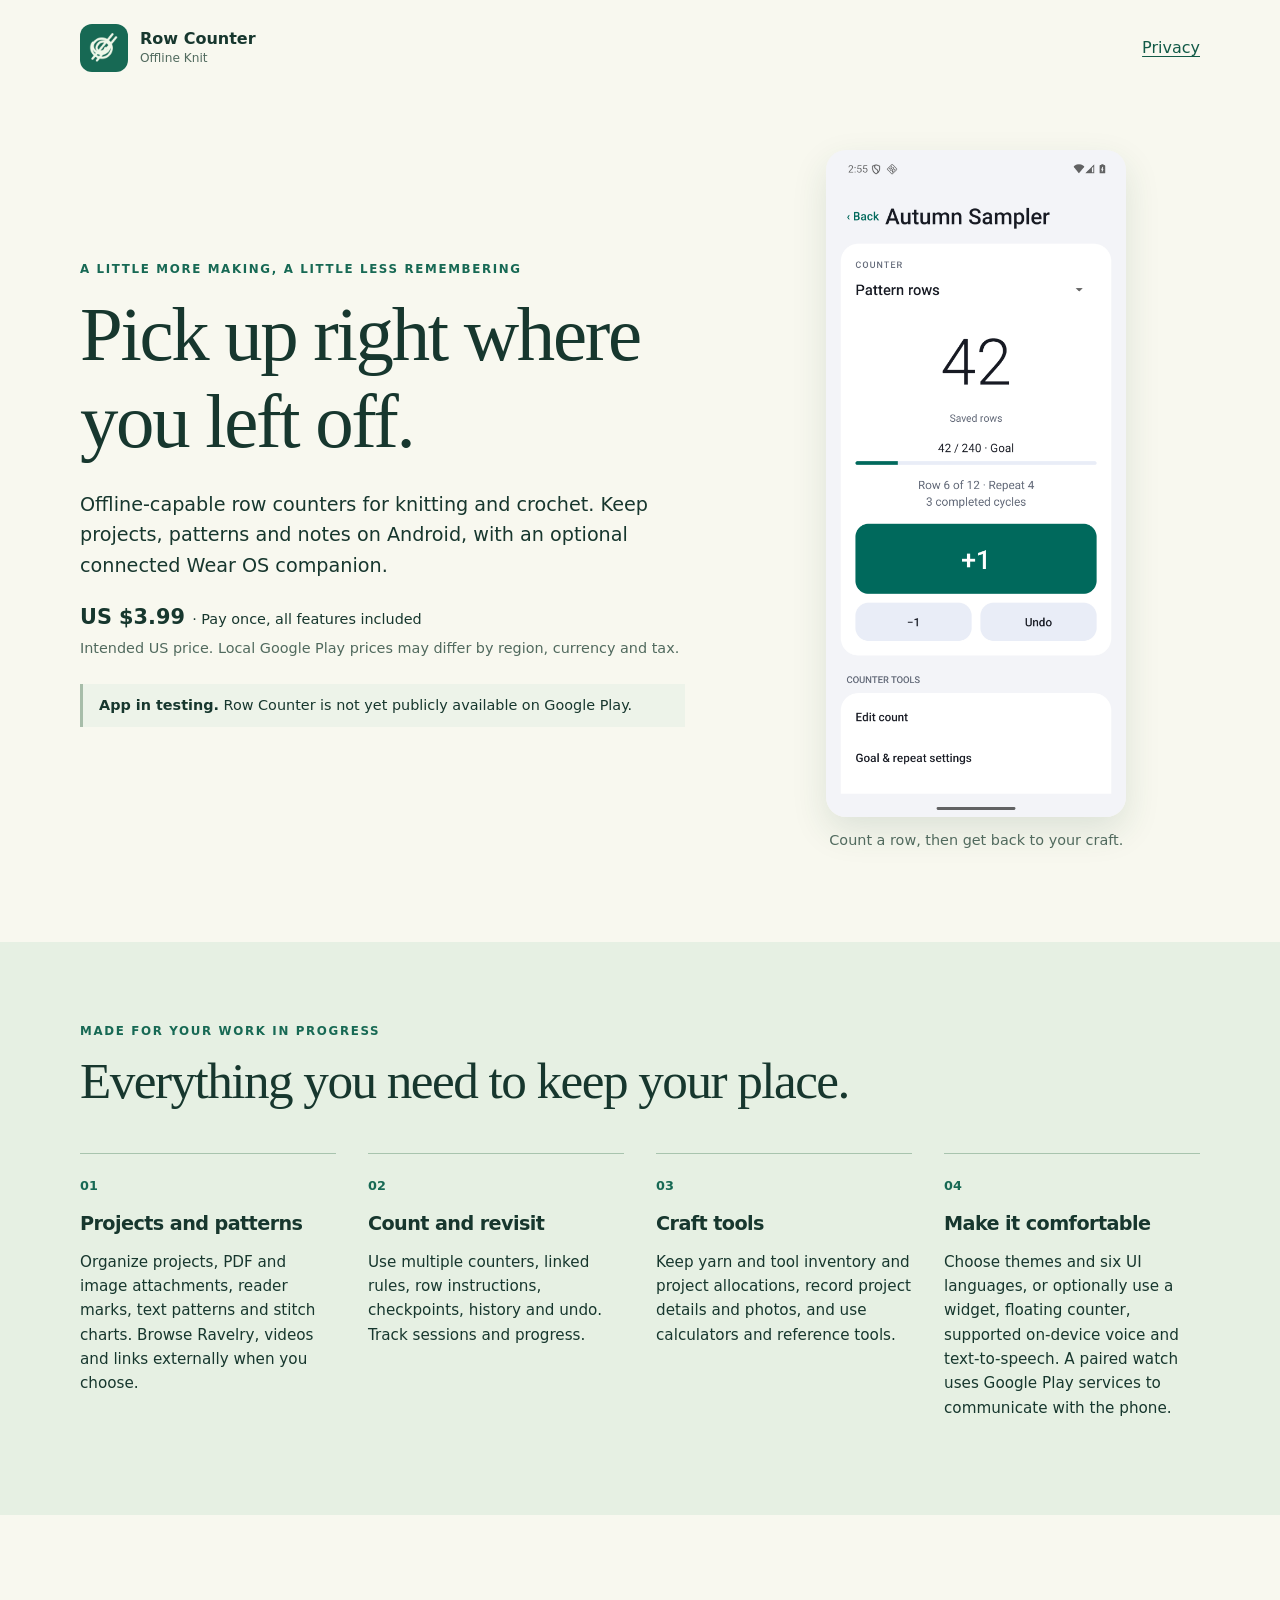
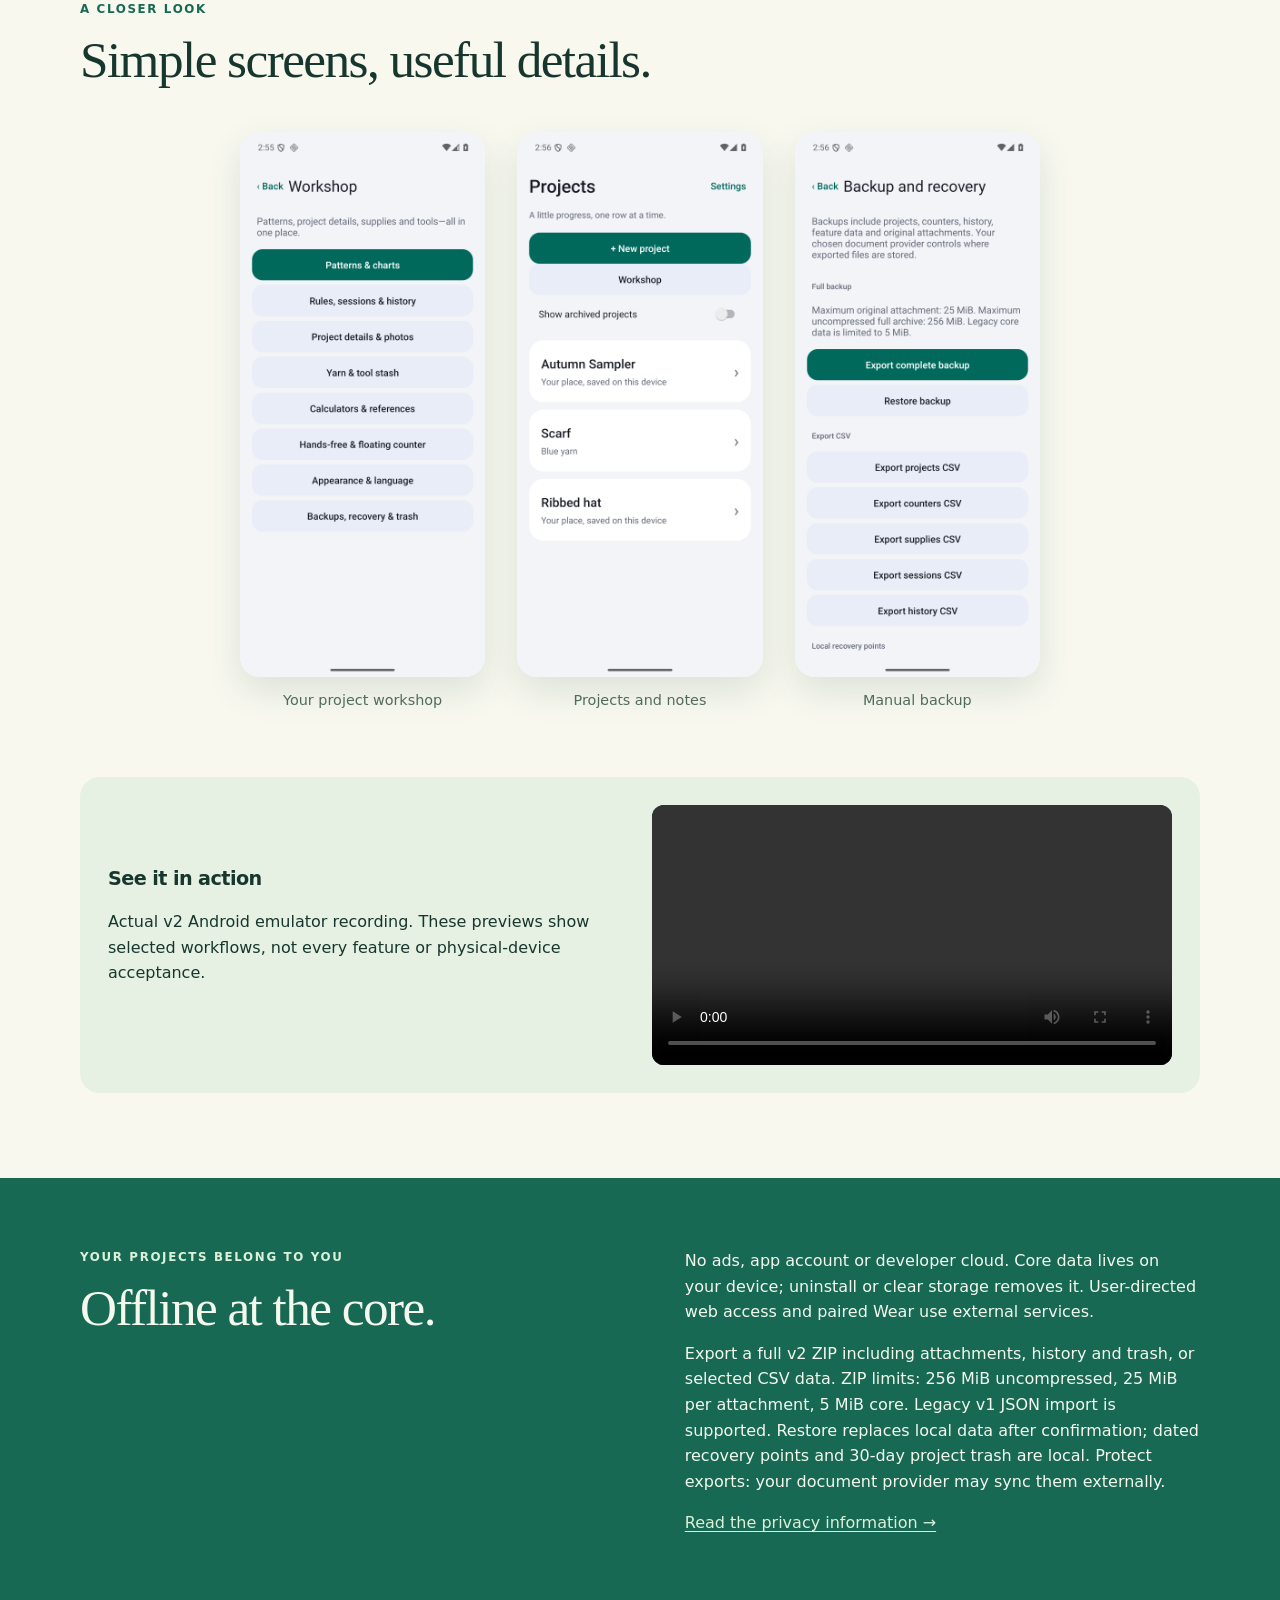
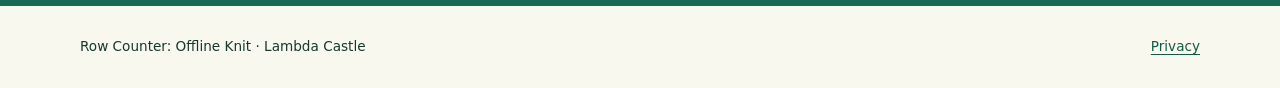
==== index.html @ 5f226fdc "Publish Lambda Castle website and privacy policy" ====
<!doctype html>
<html lang="en">
<head>
  <meta charset="utf-8">
  <meta name="viewport" content="width=device-width, initial-scale=1">
  <meta name="description" content="Android knitting and crochet counters, patterns, craft tools and a connected Wear OS companion.">
  <title>Row Counter: Offline Knit</title>
  <link rel="stylesheet" href="style.css">
</head>
<body>
  <header class="site-header wrap">
    <a class="brand" href="index.html"><img src="assets/icon.png" alt="" width="48" height="48"><span>Row Counter<br><small>Offline Knit</small></span></a>
    <a href="privacy.html">Privacy</a>
  </header>
  <main>
    <section class="hero wrap">
      <div>
        <p class="eyebrow">A little more making, a little less remembering</p>
        <h1>Pick up right where you left off.</h1>
        <p class="lead">Offline-capable row counters for knitting and crochet. Keep projects, patterns and notes on Android, with an optional connected Wear OS companion.</p>
        <p class="price">US $3.99 <span>· Pay once, all features included</span></p>
        <p class="muted">Intended US price. Local Google Play prices may differ by region, currency and tax.</p>
        <p class="notice"><strong>App in testing.</strong> Row Counter is not yet publicly available on Google Play.</p>
      </div>
      <figure class="hero-image"><img src="assets/counter.png" alt="The project counter screen in the Android app"><figcaption>Count a row, then get back to your craft.</figcaption></figure>
    </section>
    <section class="features">
      <div class="wrap">
        <p class="eyebrow">Made for your work in progress</p>
        <h2>Everything you need to keep your place.</h2>
        <div class="feature-grid">
          <article><span>01</span><h3>Projects and patterns</h3><p>Organize projects, PDF and image attachments, reader marks, text patterns and stitch charts. Browse Ravelry, videos and links externally when you choose.</p></article>
          <article><span>02</span><h3>Count and revisit</h3><p>Use multiple counters, linked rules, row instructions, checkpoints, history and undo. Track sessions and progress.</p></article>
          <article><span>03</span><h3>Craft tools</h3><p>Keep yarn and tool inventory and project allocations, record project details and photos, and use calculators and reference tools.</p></article>
          <article><span>04</span><h3>Make it comfortable</h3><p>Choose themes and six UI languages, or optionally use a widget, floating counter, supported on-device voice and text-to-speech. A paired watch uses Google Play services to communicate with the phone.</p></article>
        </div>
      </div>
    </section>
    <section class="wrap gallery-section">
      <p class="eyebrow">A closer look</p>
      <h2>Simple screens, useful details.</h2>
      <div class="gallery">
        <figure><img src="assets/workshop.png" alt="Project workshop with patterns, rules, supplies and craft tools"><figcaption>Your project workshop</figcaption></figure>
        <figure><img src="assets/projects.png" alt="Project list in the Android app"><figcaption>Projects and notes</figcaption></figure>
        <figure><img src="assets/backup.png" alt="Manual backup options in settings"><figcaption>Manual backup</figcaption></figure>
      </div>
      <div class="demo"><div><h3>See it in action</h3><p>Actual v2 Android emulator recording. These previews show selected workflows, not every feature or physical-device acceptance.</p></div><video controls preload="metadata" playsinline src="assets/demo.mp4?v=2">Your browser does not support video.</video></div>
    </section>
    <section class="backup"><div class="wrap backup-inner"><div><p class="eyebrow">Your projects belong to you</p><h2>Offline at the core.</h2></div><div><p>No ads, app account or developer cloud. Core data lives on your device; uninstall or clear storage removes it. User-directed web access and paired Wear use external services.</p><p>Export a full v2 ZIP including attachments, history and trash, or selected CSV data. ZIP limits: 256 MiB uncompressed, 25 MiB per attachment, 5 MiB core. Legacy v1 JSON import is supported. Restore replaces local data after confirmation; dated recovery points and 30-day project trash are local. Protect exports: your document provider may sync them externally.</p><a href="privacy.html">Read the privacy information →</a></div></div></section>
  </main>
  <footer class="wrap footer"><span>Row Counter: Offline Knit · Lambda Castle</span><a href="privacy.html">Privacy</a></footer>
</body>
</html>
---- style.css ----
:root { color-scheme: light; --ink: #17372e; --green: #176954; --muted: #516a5e; --cream: #f8f8ef; --line: #cfddd0; }
* { box-sizing: border-box; }
body { margin: 0; background: var(--cream); color: var(--ink); font-family: system-ui, -apple-system, sans-serif; line-height: 1.6; }
a { color: #125a47; text-underline-offset: .2em; }
a:hover { color: #092f25; }
.wrap { width: min(1120px, calc(100% - 40px)); margin-inline: auto; }
.site-header { display: flex; align-items: center; justify-content: space-between; padding-block: 24px; }
.brand { display: flex; align-items: center; gap: 12px; color: var(--ink); text-decoration: none; font-weight: 750; line-height: 1.12; }
.brand img { border-radius: 12px; }
.brand small { color: var(--muted); font-size: .76em; font-weight: 500; }
.hero { display: grid; grid-template-columns: 1.15fr .85fr; gap: 6%; align-items: center; padding-block: 54px 90px; }
h1, h2, h3, p { margin-top: 0; }
h1, h2, h3 { line-height: 1.14; letter-spacing: -.03em; }
h1 { font-family: Georgia, serif; font-size: clamp(2.8rem, 6vw, 5.4rem); font-weight: 500; margin-bottom: 24px; }
h2 { font-family: Georgia, serif; font-size: clamp(2.1rem, 4vw, 3.4rem); font-weight: 500; }
h3 { font-size: 1.2rem; }
.eyebrow { text-transform: uppercase; letter-spacing: .14em; font-size: .74rem; font-weight: 750; color: var(--green); }
.lead { font-size: 1.2rem; max-width: 57ch; }
.price { font-size: 1.3rem; font-weight: 750; margin-bottom: 3px; }
.price span { font-size: .9rem; font-weight: 500; }
.muted, figcaption { color: var(--muted); font-size: .9rem; }
.notice { border-left: 3px solid #a7bda9; padding: 10px 16px; margin-top: 24px; background: #edf3e9; font-size: .9rem; }
figure { margin: 0; }
.hero-image { text-align: center; }
.hero-image img, .gallery img { display: block; width: 100%; height: auto; border-radius: 20px; box-shadow: 0 14px 35px #1e4e3520; }
.hero-image img { max-width: 300px; margin: auto; }
figcaption { margin-top: 12px; }
.features { padding: 80px 0; background: #e6f0e3; }
.feature-grid { display: grid; grid-template-columns: repeat(4, 1fr); gap: 32px; margin-top: 42px; }
.feature-grid article { border-top: 1px solid #a8c4ae; padding-top: 18px; }
.feature-grid article span { color: var(--green); font-size: .8rem; font-weight: 700; }
.feature-grid h3 { margin: 15px 0; }
.feature-grid p { font-size: .95rem; }
.gallery-section { padding-block: 85px; }
.gallery { display: grid; grid-template-columns: repeat(3, minmax(0, 1fr)); gap: 32px; margin: 40px auto 65px; max-width: 800px; }
.gallery figure { text-align: center; }
.demo { background: #e6f0e3; border-radius: 20px; padding: 28px; display: grid; grid-template-columns: 1fr 1fr; gap: 24px; align-items: center; }
.demo video { width: 100%; max-height: 550px; border-radius: 12px; background: #17372e; }
.backup { background: #176954; color: #f4f8ed; padding: 70px 0; }
.backup .eyebrow, .backup a { color: #dcf1da; }
.backup-inner { display: grid; grid-template-columns: 1fr 1fr; gap: 8%; }
.footer { display: flex; justify-content: space-between; gap: 20px; padding-block: 30px; font-size: .85rem; }
.prose { max-width: 760px; padding-block: 55px 90px; }
.prose h1 { font-size: clamp(2.8rem, 6vw, 4.5rem); }
.prose h2 { font-size: 2rem; margin-top: 50px; }
@media (max-width: 700px) { .hero, .backup-inner, .demo { grid-template-columns: 1fr; } .hero { padding-block: 30px 60px; } .hero-image { margin-top: 20px; } .feature-grid { grid-template-columns: repeat(2, 1fr); } .gallery { gap: 14px; } .features, .gallery-section { padding-block: 60px; } }
@media (max-width: 420px) { .feature-grid { grid-template-columns: 1fr; gap: 15px; } .footer { flex-direction: column; } }
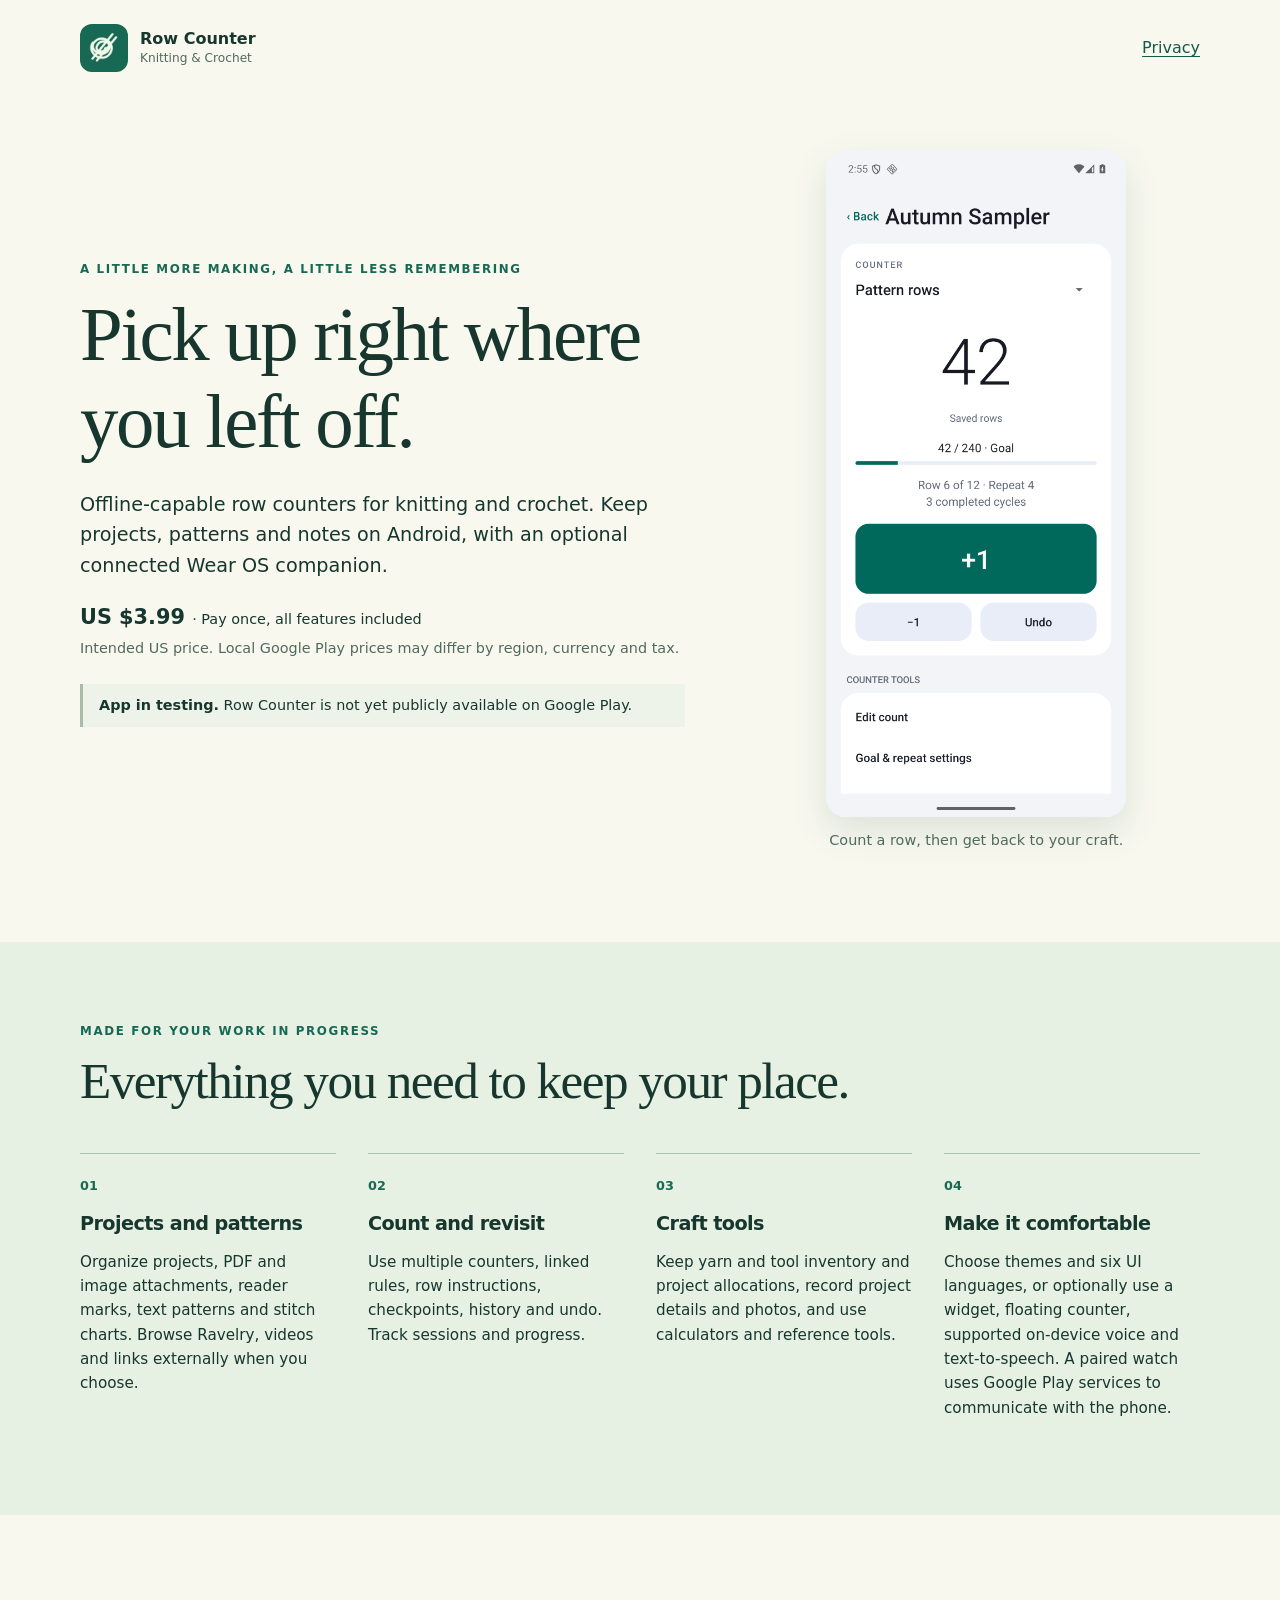
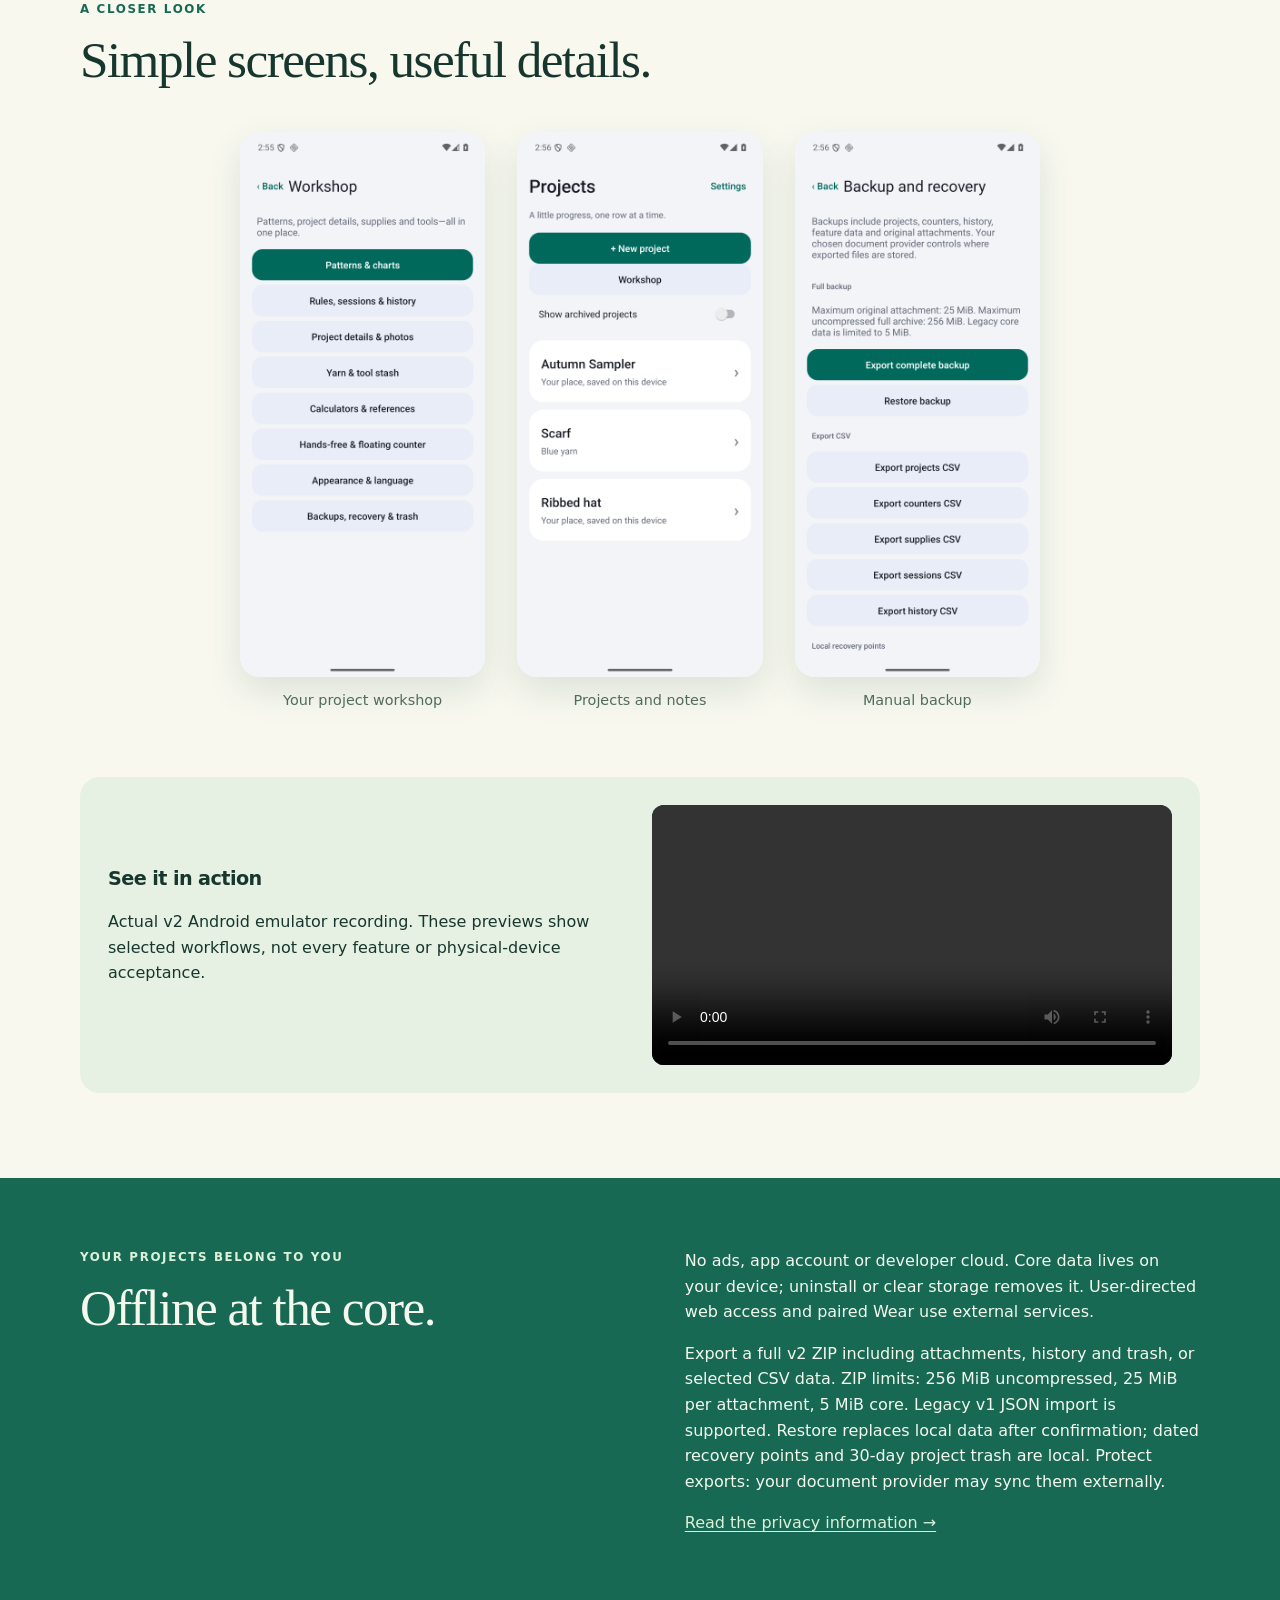
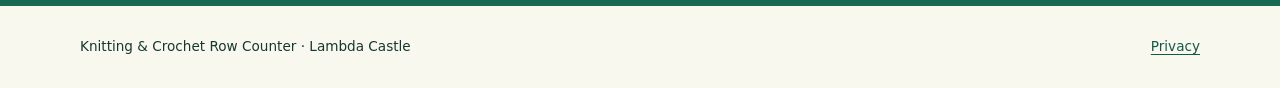
==== commit 70334738: "Rename app to Knitting & Crochet Row Counter" ====
--- a/index.html
+++ b/index.html
@@ -4,12 +4,12 @@
   <meta charset="utf-8">
   <meta name="viewport" content="width=device-width, initial-scale=1">
   <meta name="description" content="Android knitting and crochet counters, patterns, craft tools and a connected Wear OS companion.">
-  <title>Row Counter: Offline Knit</title>
+  <title>Knitting &amp; Crochet Row Counter</title>
   <link rel="stylesheet" href="style.css">
 </head>
 <body>
   <header class="site-header wrap">
-    <a class="brand" href="index.html"><img src="assets/icon.png" alt="" width="48" height="48"><span>Row Counter<br><small>Offline Knit</small></span></a>
+    <a class="brand" href="index.html"><img src="assets/icon.png" alt="" width="48" height="48"><span>Row Counter<br><small>Knitting &amp; Crochet</small></span></a>
     <a href="privacy.html">Privacy</a>
   </header>
   <main>
@@ -48,6 +48,6 @@
     </section>
     <section class="backup"><div class="wrap backup-inner"><div><p class="eyebrow">Your projects belong to you</p><h2>Offline at the core.</h2></div><div><p>No ads, app account or developer cloud. Core data lives on your device; uninstall or clear storage removes it. User-directed web access and paired Wear use external services.</p><p>Export a full v2 ZIP including attachments, history and trash, or selected CSV data. ZIP limits: 256 MiB uncompressed, 25 MiB per attachment, 5 MiB core. Legacy v1 JSON import is supported. Restore replaces local data after confirmation; dated recovery points and 30-day project trash are local. Protect exports: your document provider may sync them externally.</p><a href="privacy.html">Read the privacy information →</a></div></div></section>
   </main>
-  <footer class="wrap footer"><span>Row Counter: Offline Knit · Lambda Castle</span><a href="privacy.html">Privacy</a></footer>
+  <footer class="wrap footer"><span>Knitting &amp; Crochet Row Counter · Lambda Castle</span><a href="privacy.html">Privacy</a></footer>
 </body>
 </html>
